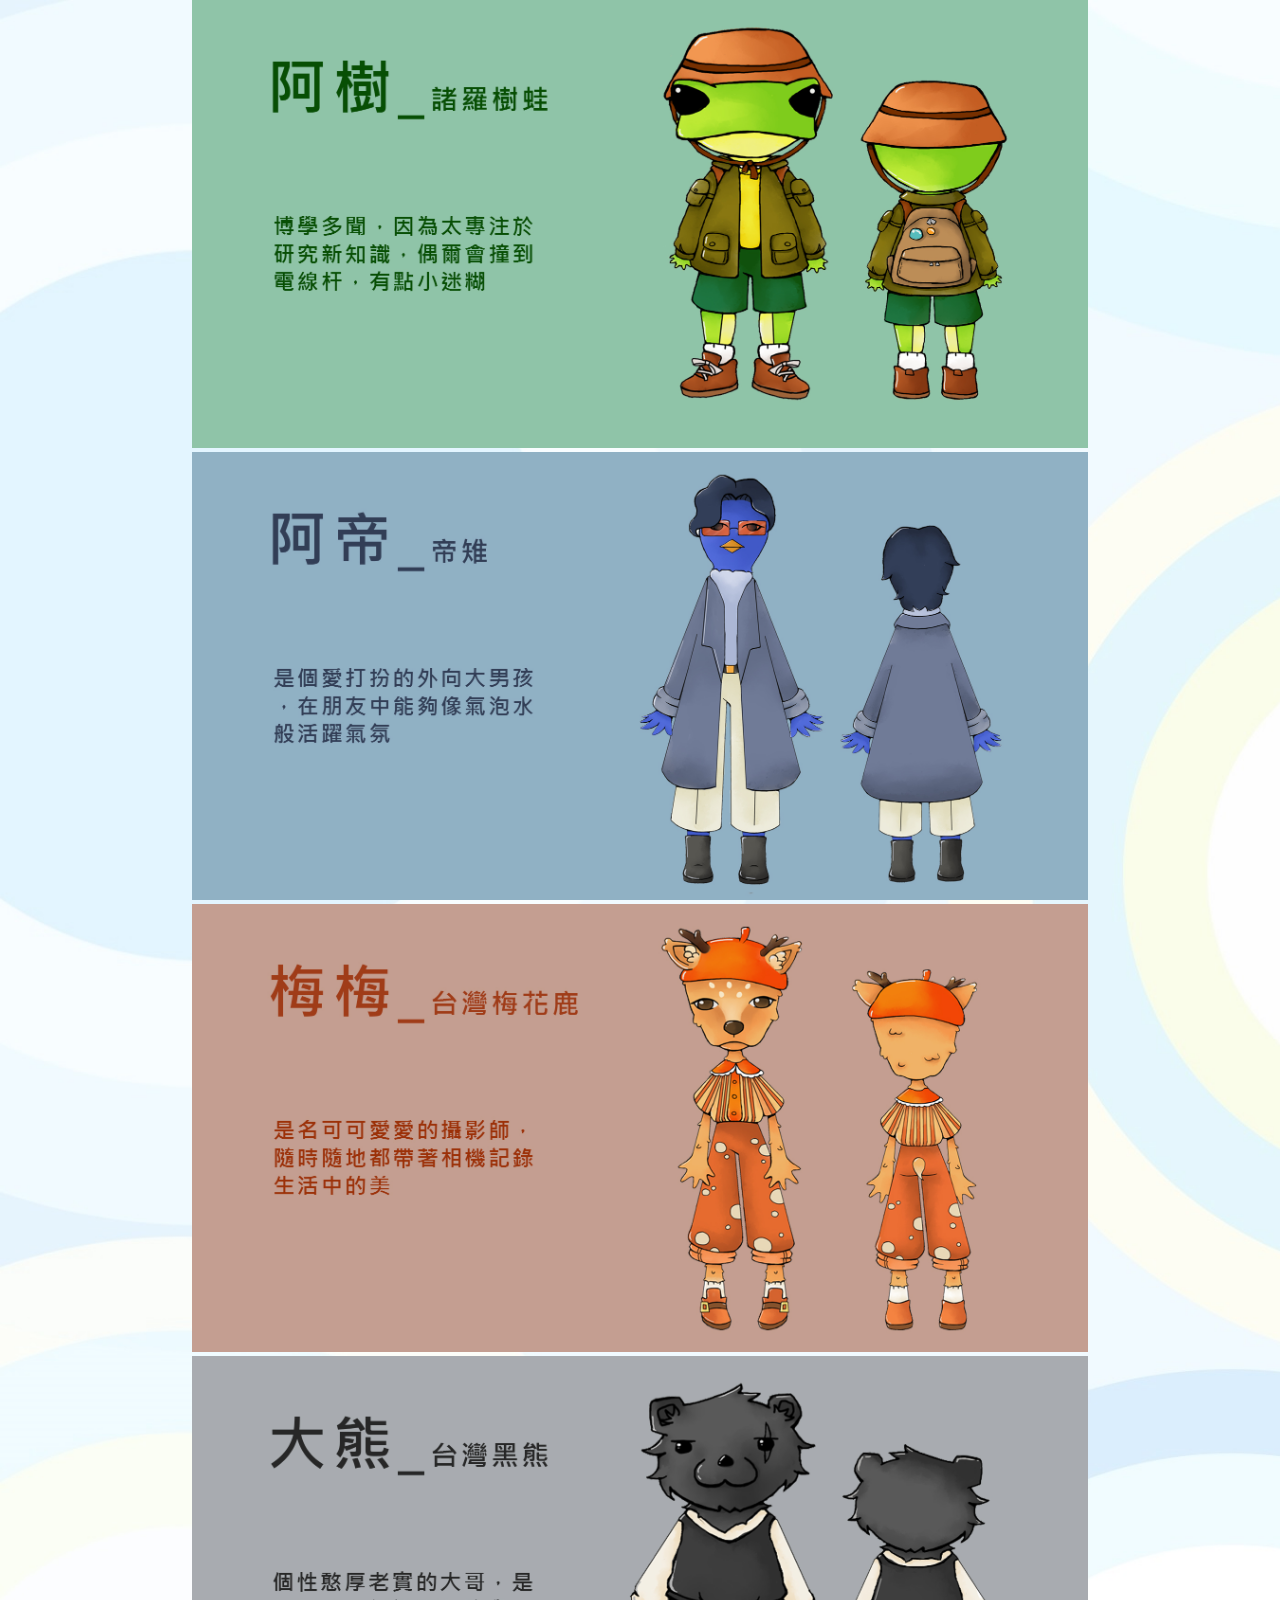
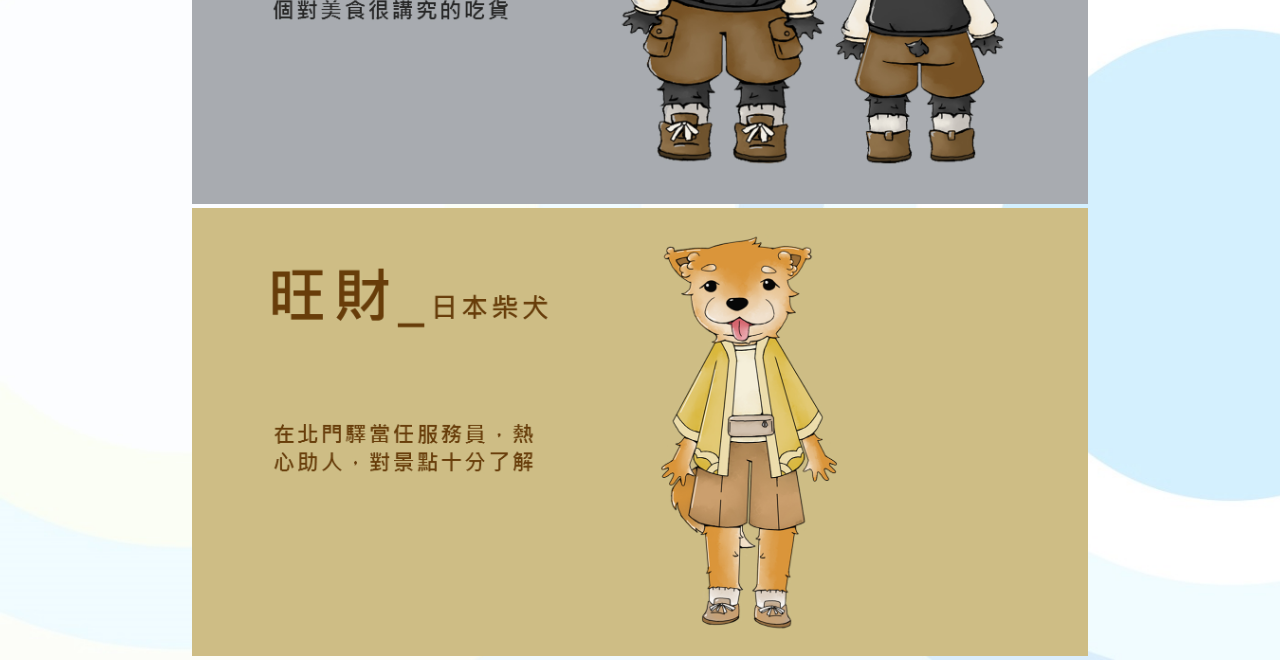
==== 角色設計.html @ 5e3a7ebe "Add files via upload" ====
<!DOCTYPE html>
<html lang="en">
<head>
    <meta charset="UTF-8">
    <meta http-equiv="X-UA-Compatible" content="IE=edge">
    <meta name="viewport" content="width=device-width, initial-scale=1.0">
    <title>角色設計</title>

 <style>
     *{
         top: 0;
         left: 0;
         margin: 0;
         padding: 0;
     }
     body{
         background-image: url(img/bg-2\ -\ 複製.jpg);
         background-size: cover;
         overflow-x: hidden;
     }
     .ss{
         width: 100%;
         margin:0 15%;
         justify-content: center;
         align-items: center;
         
       
     }
     .ss img{
         width: 70%;
         margin: auto;
       
         
         
     }
 </style>
</head>

<body>
    <div class="ss">
    <img class="1" src="img/哇哇.jpg">
    <img class="2" src="img/裊裊.jpg">
    <img class="3" src="img/陸路==.jpg">
   <img class="4" src="img/熊熊.jpg">
   <img class="5" src="img/旺財==.jpg">

</div>

</body>
</html>
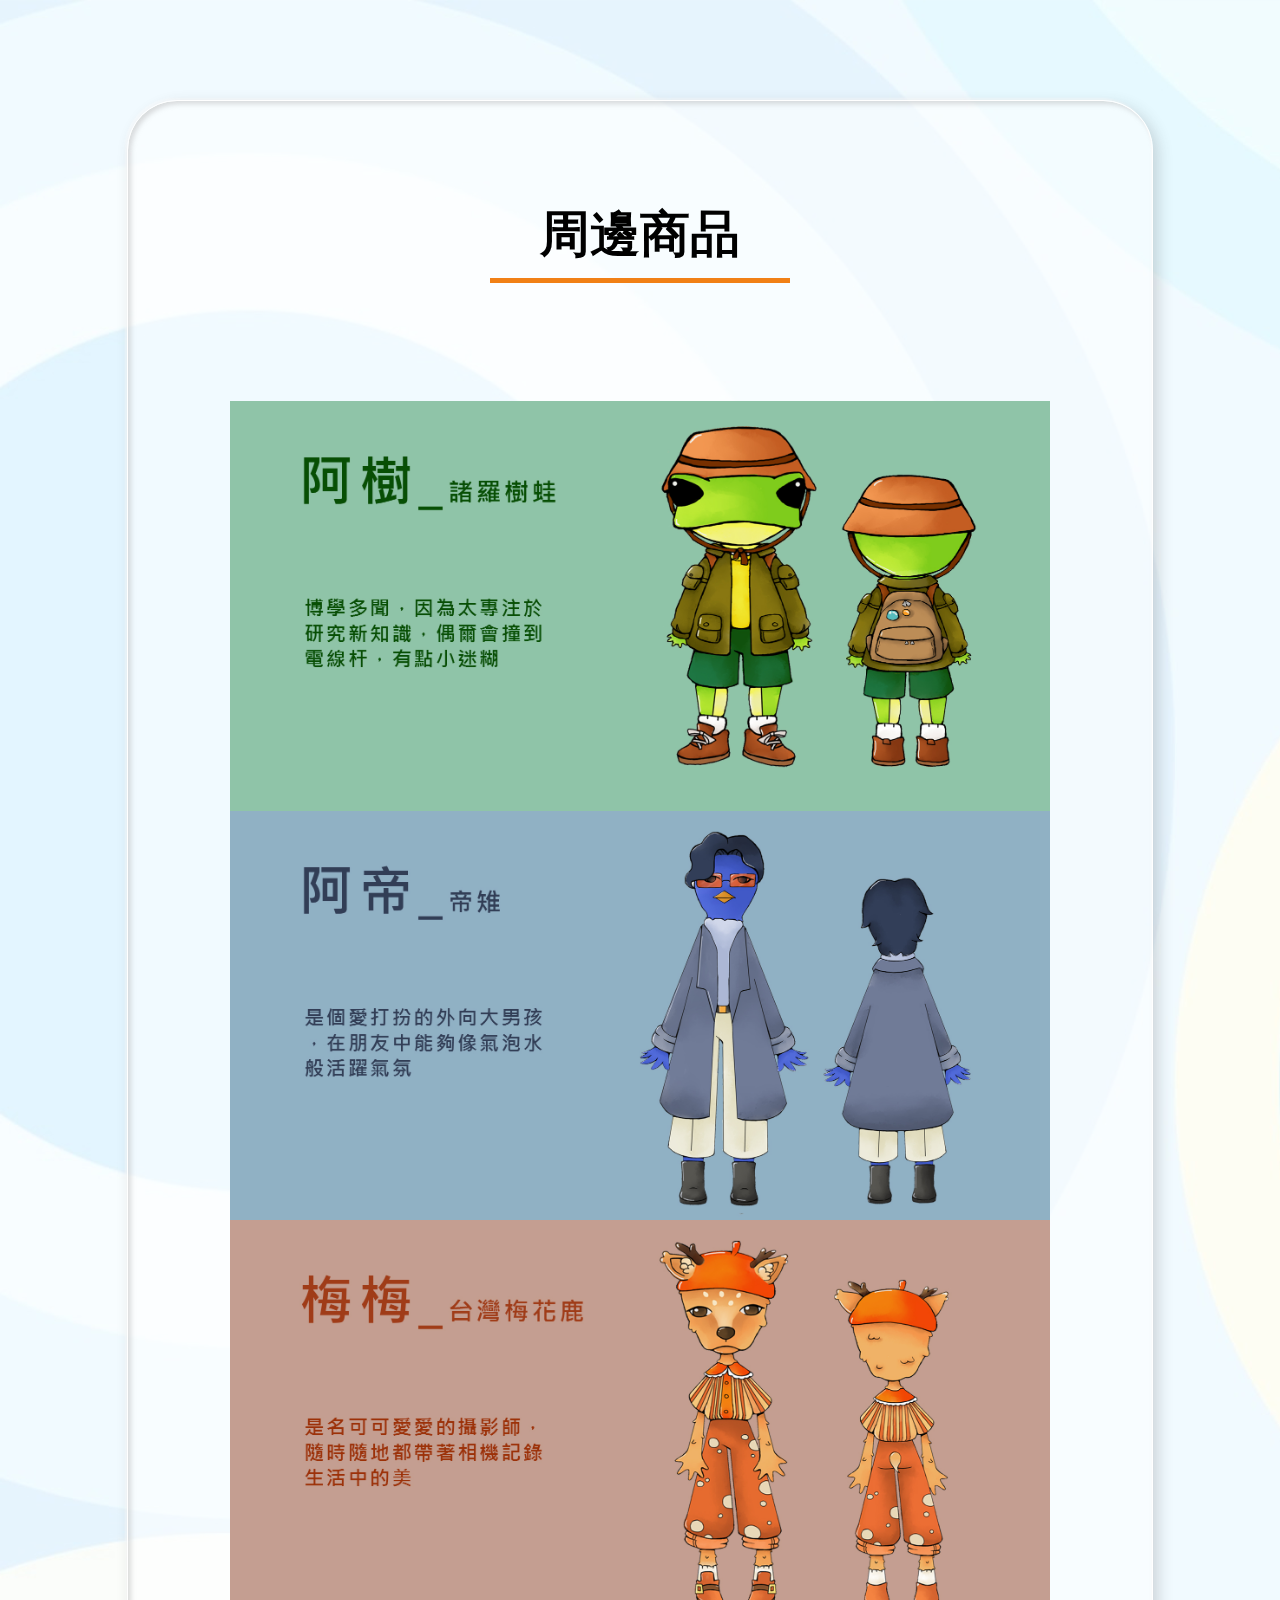
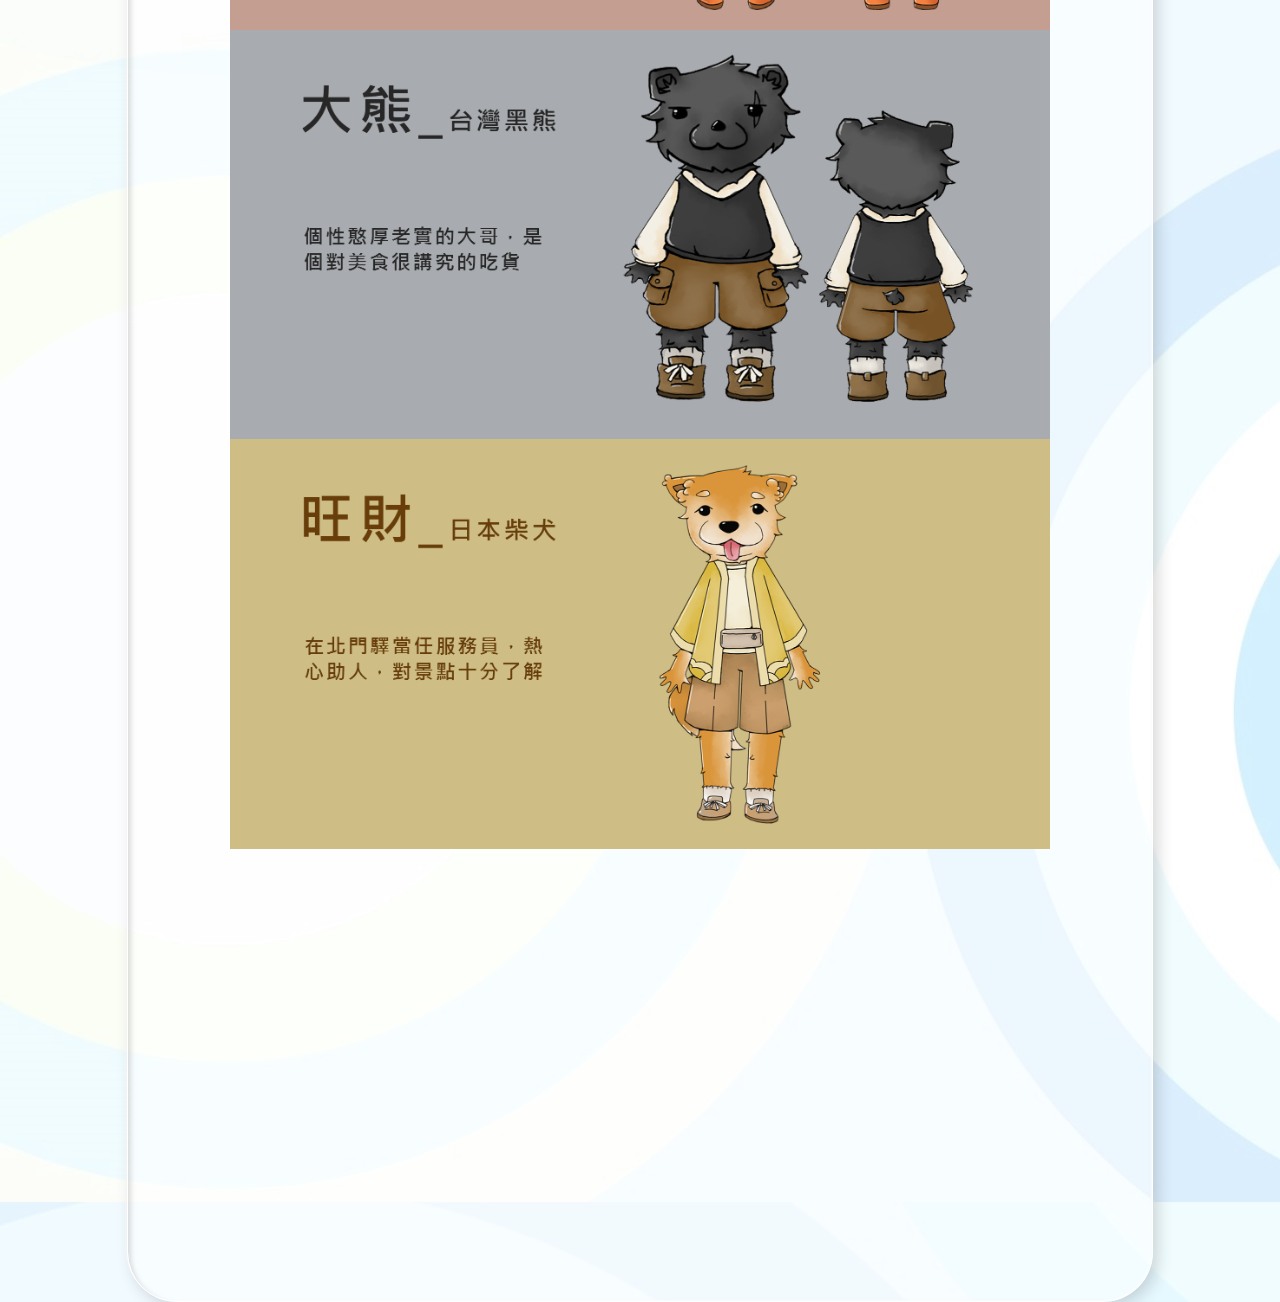
==== commit 2c54ac95: "Update 角色設計.html" ====
--- a/角色設計.html
+++ b/角色設計.html
@@ -19,32 +19,75 @@
          overflow-x: hidden;
      }
      .ss{
-         width: 100%;
-         margin:0 15%;
+        position: relative;
          justify-content: center;
          align-items: center;
-         
+     
+      
+    width: 80%;
+    height: 2800px;
+    margin: auto;
+    top: 100px;
+    background:rgba(255,255,255,.5);
+    border: 1px solid #fff;
+    box-shadow: 5px 5px 15px rgba(59, 59, 59,.2),
+                -2px -2px 2px rgba(255, 255, 255, 0.5),
+                inset 3px 3px 5px rgba(167, 167, 167, 0.4),
+                inset -1px -1px 2px rgba(255, 255, 255, 0.8);
+    
+    border-radius: 50px;
        
      }
-     .ss img{
-         width: 70%;
+     
+     .aa img{
+         width: 80%;
          margin: auto;
+         display: flex;
+         justify-content: center;
+         align-items: center;
+        
        
          
          
      }
+
+     .aa{
+        position: absolute;
+        margin-top: 300px;
+    
+     }
+
+   
+     .ss h2{
+    width: 300px;
+    font-weight: 800;
+    font-size: 50px;
+    color: rgb(0, 0, 0);
+   text-align: center;
+    padding: 50px 0 10px 0;
+   margin: 50px auto;
+   border-bottom: 5px solid rgb(241, 128, 22);
+   
+}
+.ss h2:hover{
+    color: rgb(241, 128, 22);
+    border-bottom: 5px solid rgb(22, 124, 241);
+    font-style: italic;
+}
  </style>
 </head>
 
 <body>
     <div class="ss">
+        <h2>周邊商品</h2>
+        <div class="aa">
     <img class="1" src="img/哇哇.jpg">
     <img class="2" src="img/裊裊.jpg">
     <img class="3" src="img/陸路==.jpg">
    <img class="4" src="img/熊熊.jpg">
    <img class="5" src="img/旺財==.jpg">
-
+</div>
 </div>
 
 </body>
-</html>+</html>
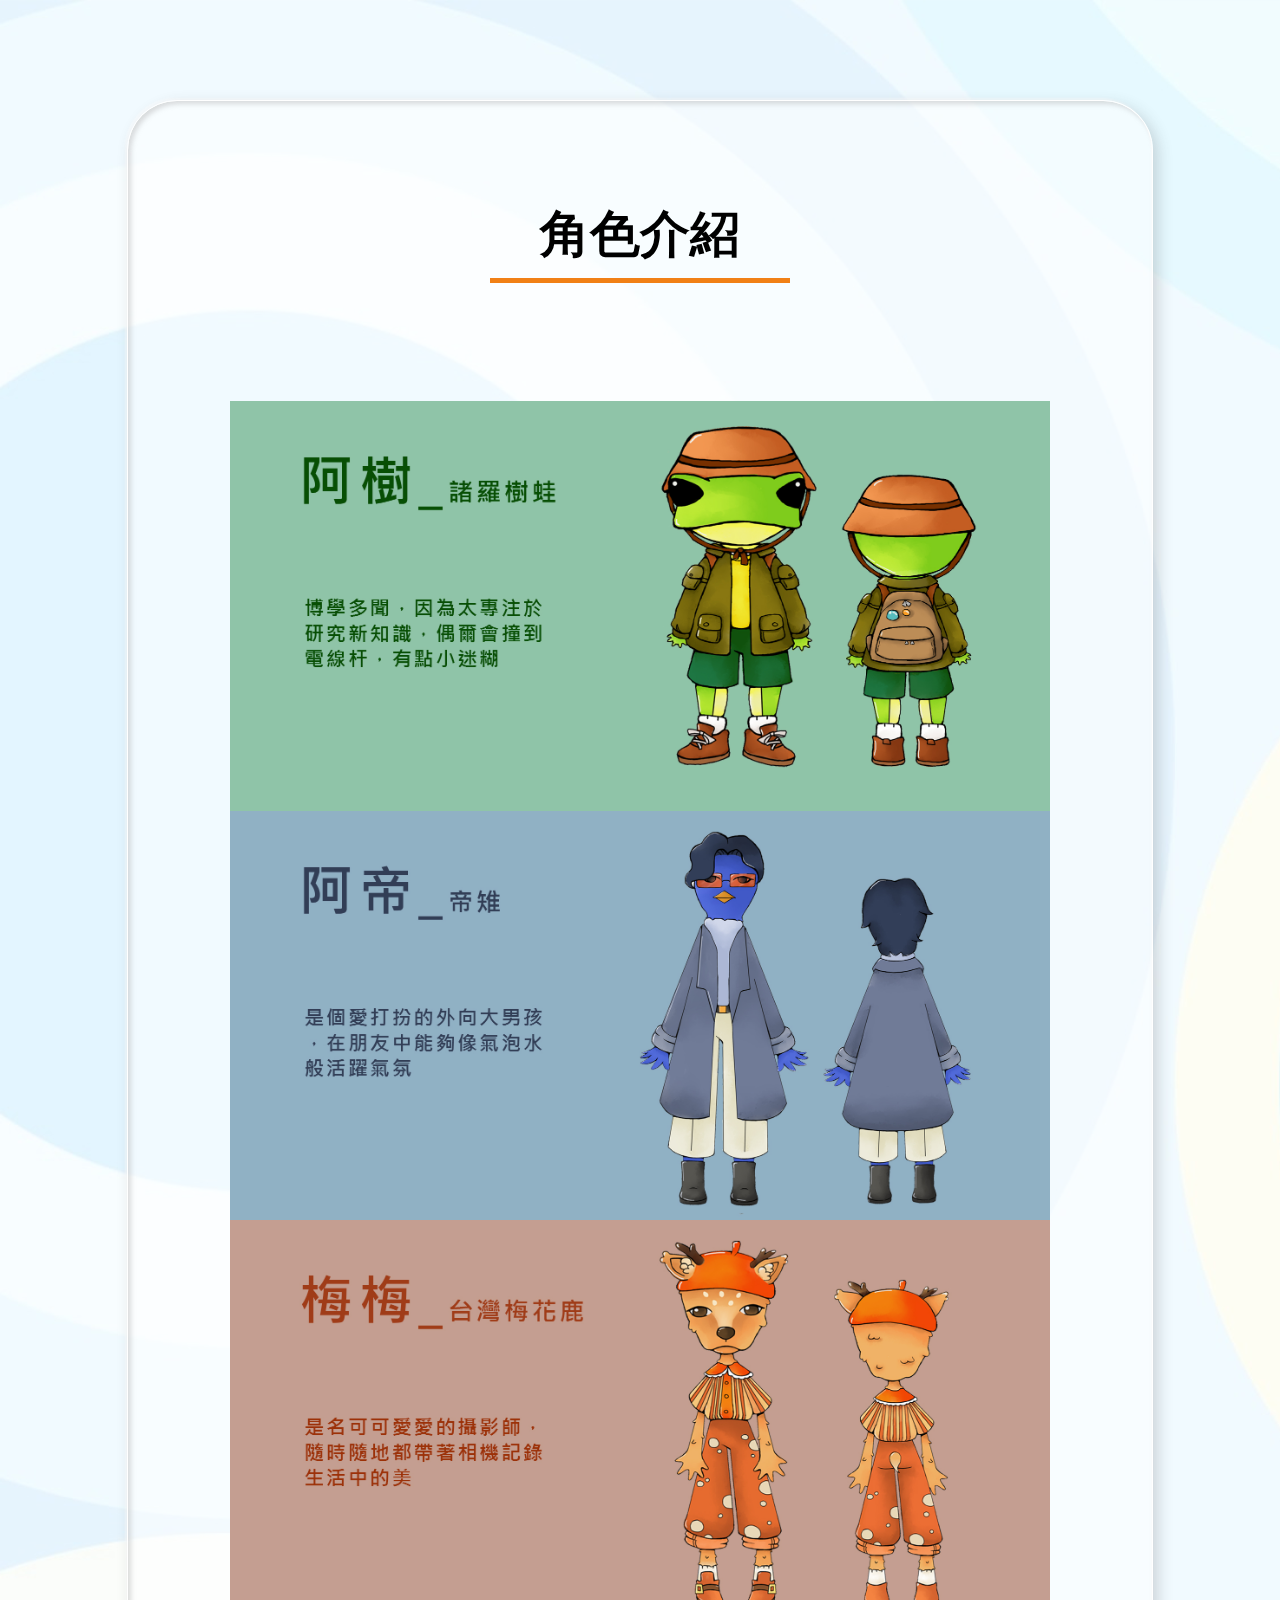
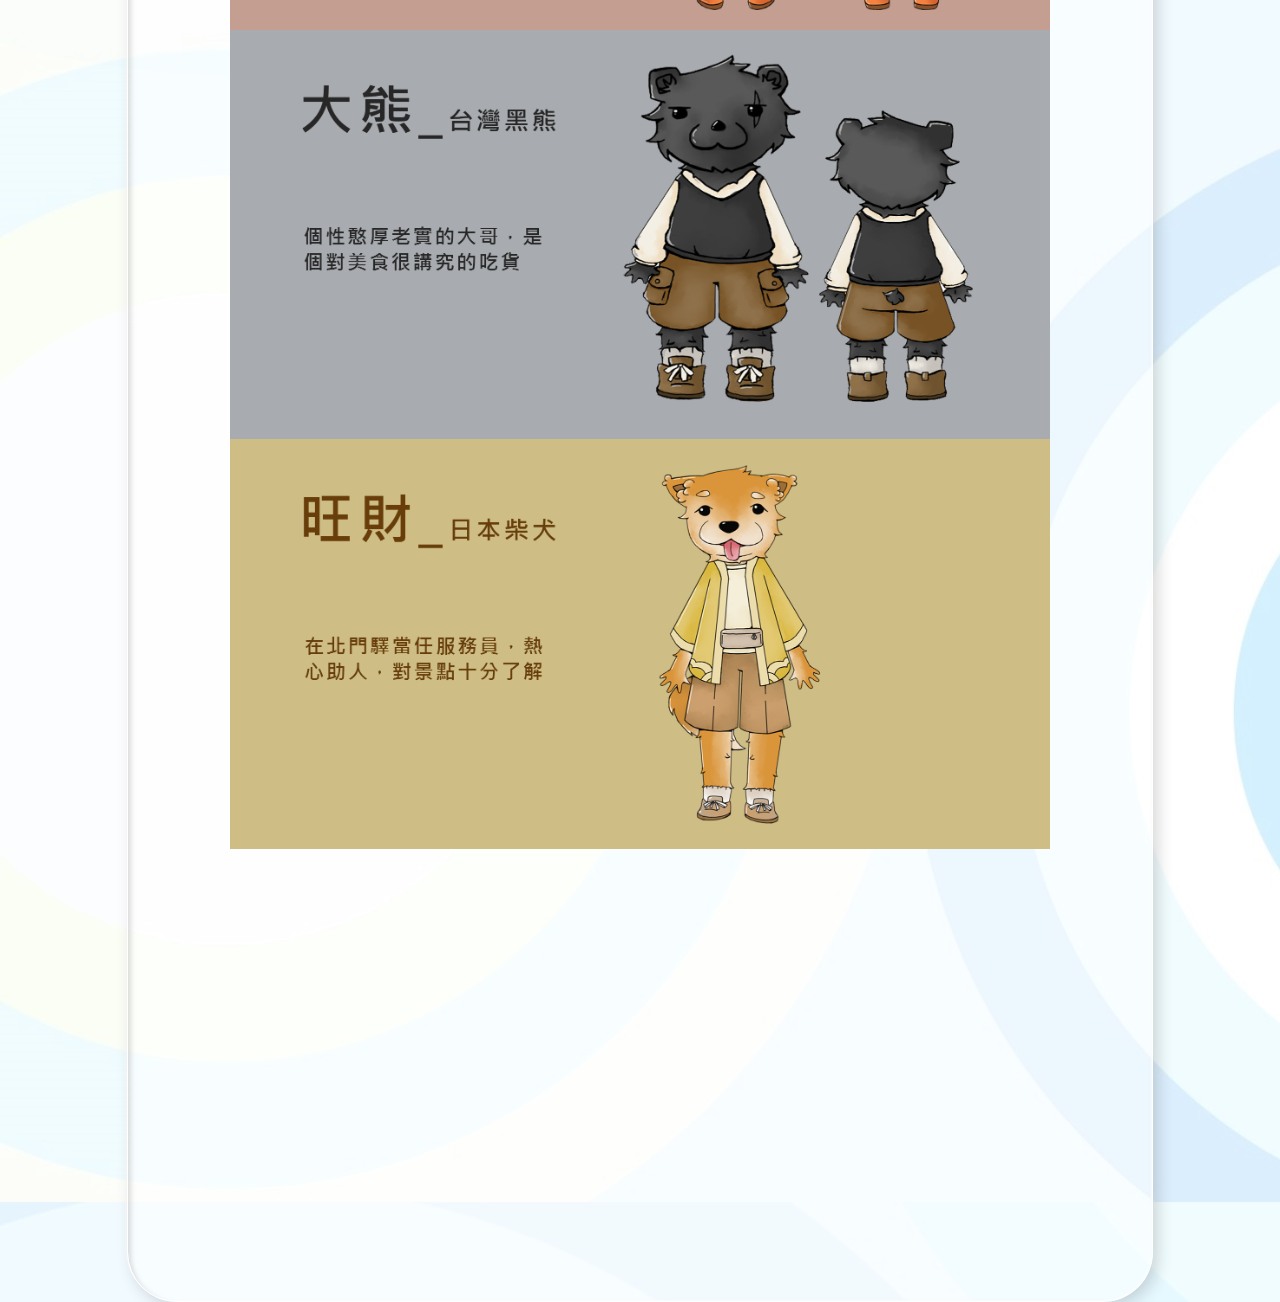
==== commit cf516cdb: "Update 角色設計.html" ====
--- a/角色設計.html
+++ b/角色設計.html
@@ -79,7 +79,7 @@
 
 <body>
     <div class="ss">
-        <h2>周邊商品</h2>
+        <h2>角色介紹</h2>
         <div class="aa">
     <img class="1" src="img/哇哇.jpg">
     <img class="2" src="img/裊裊.jpg">
